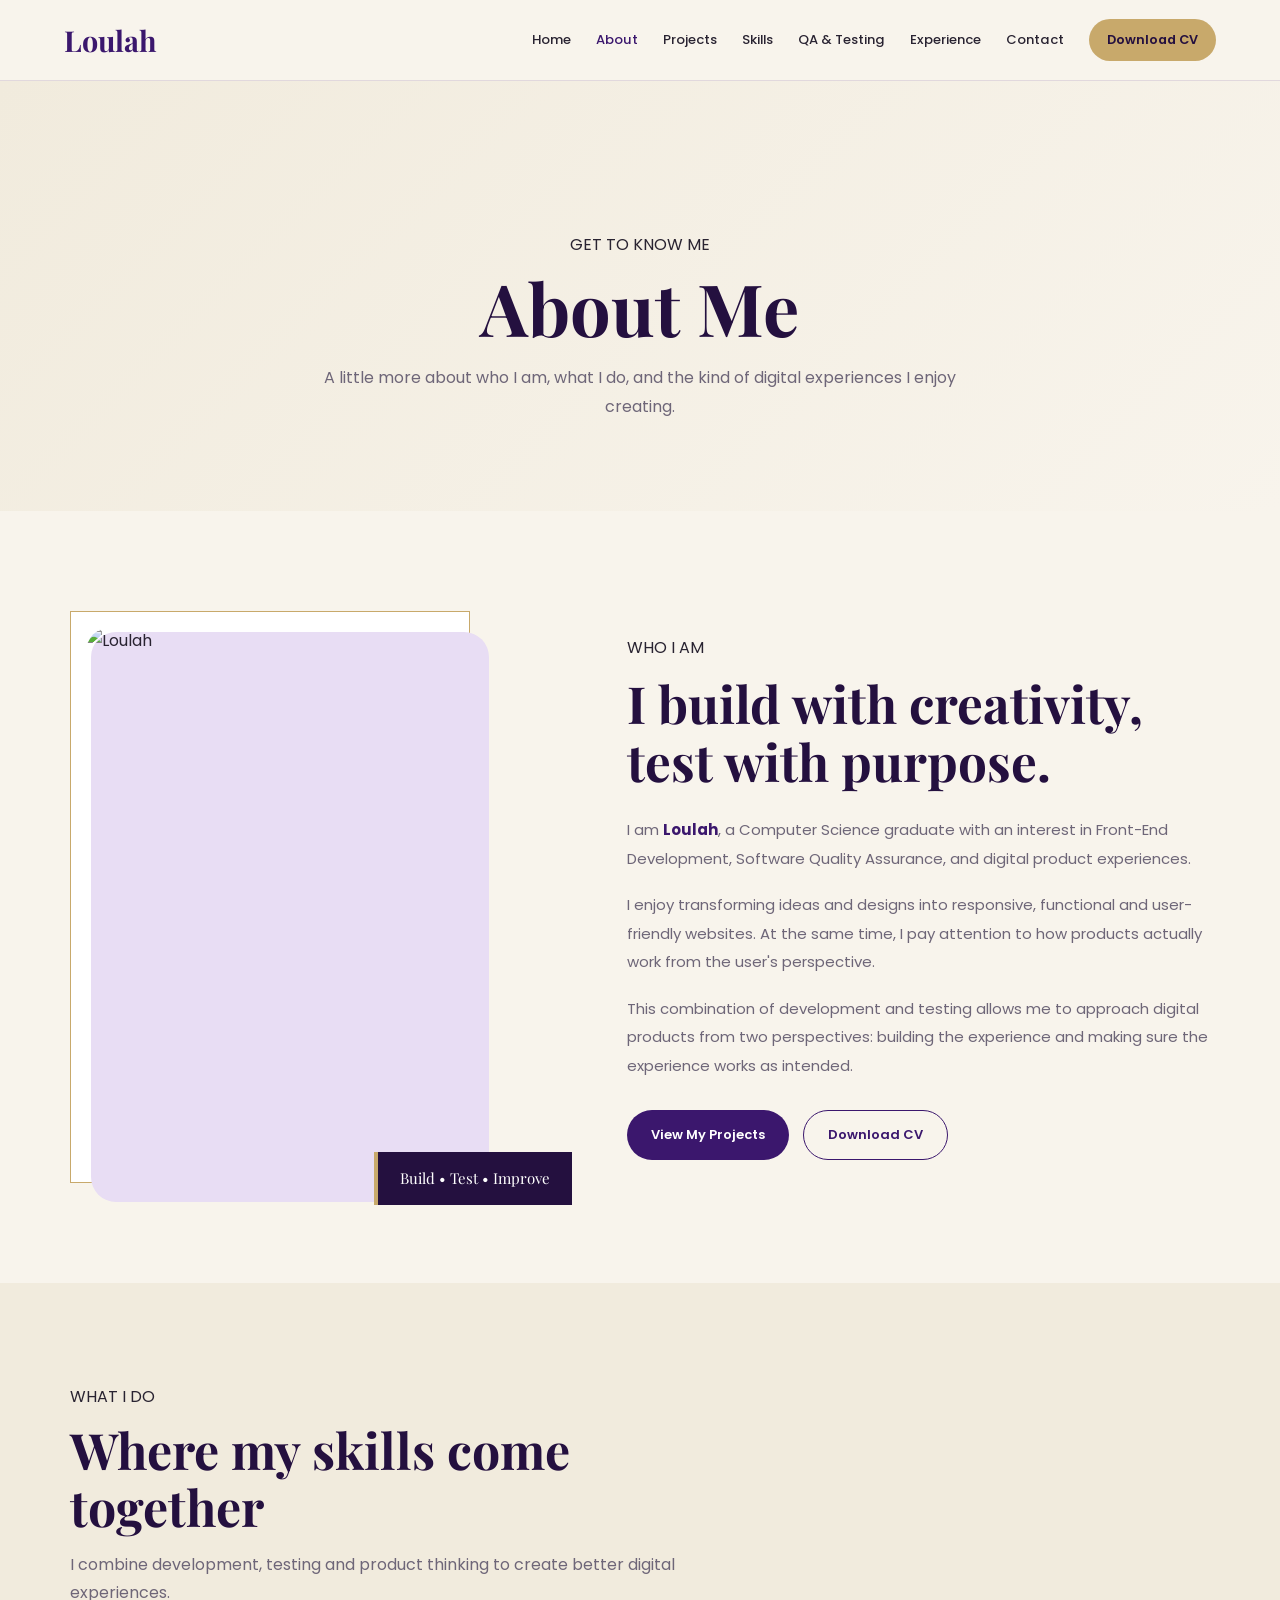
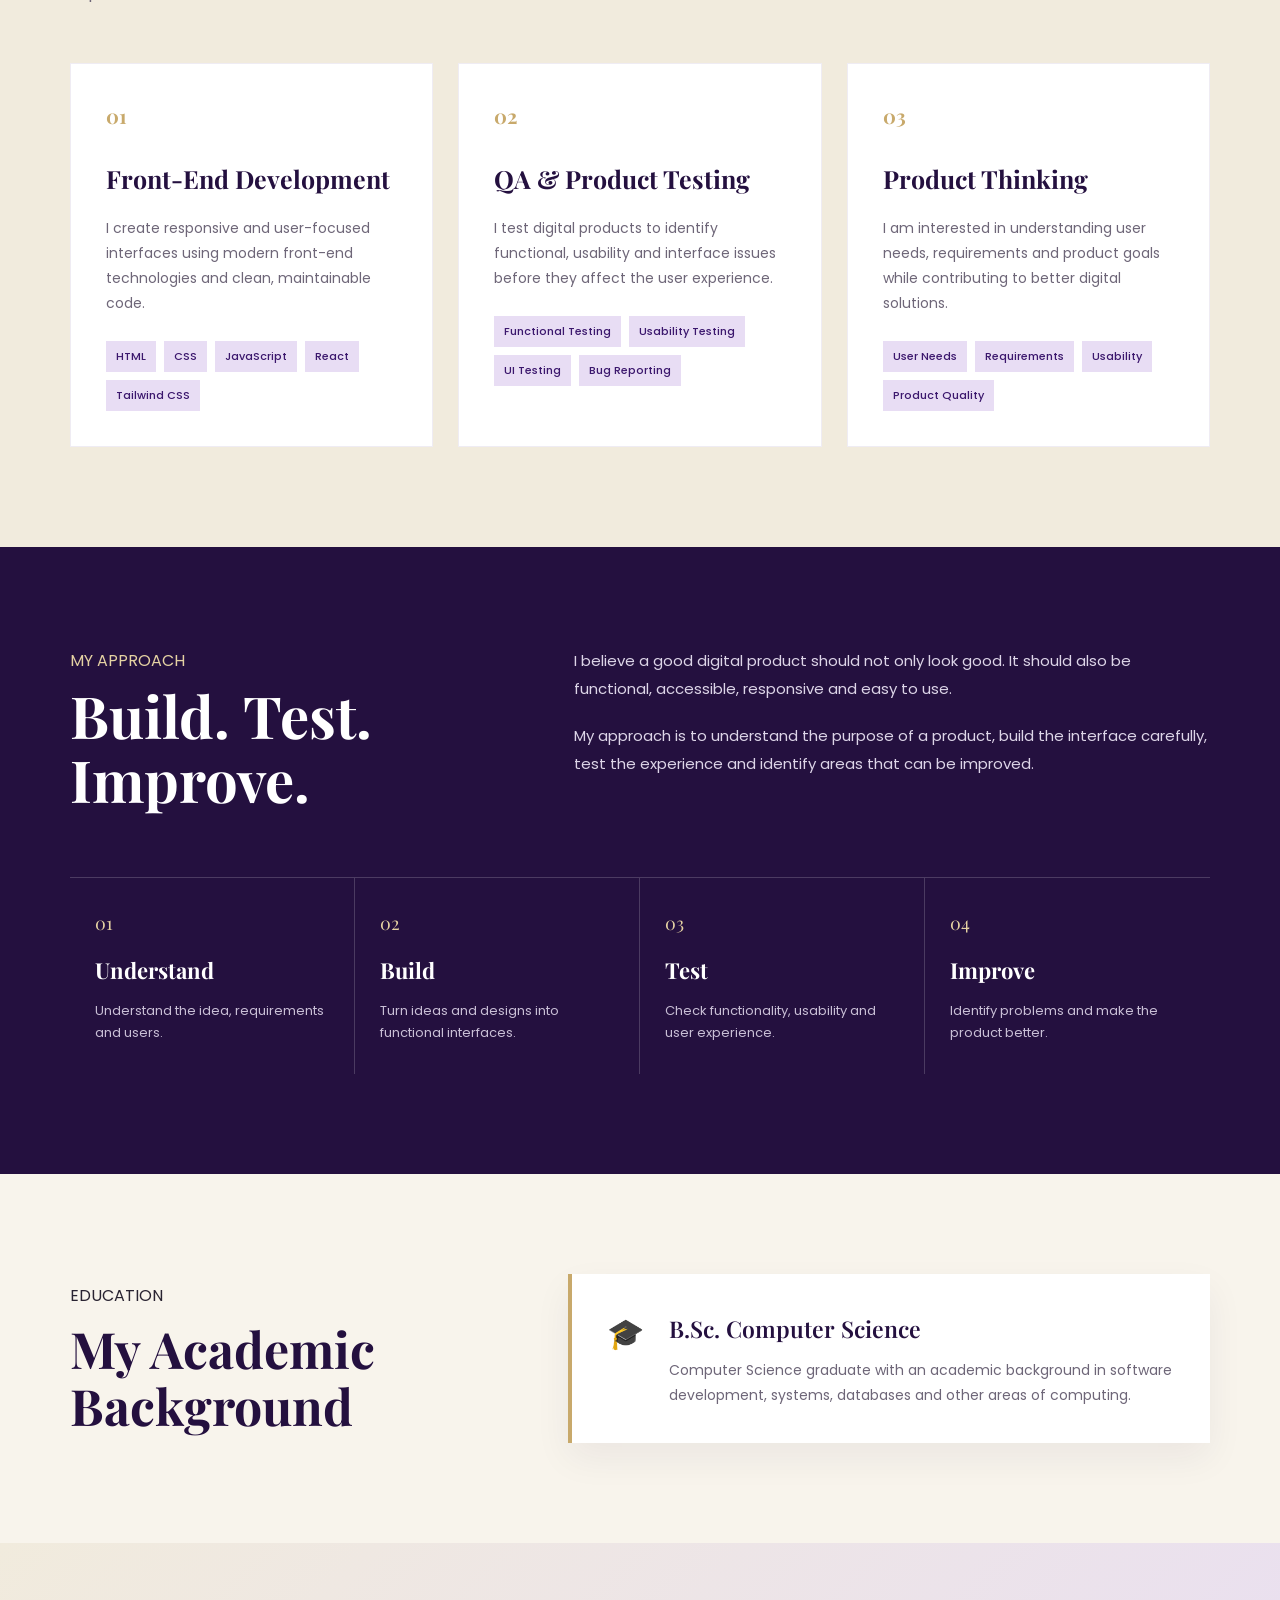
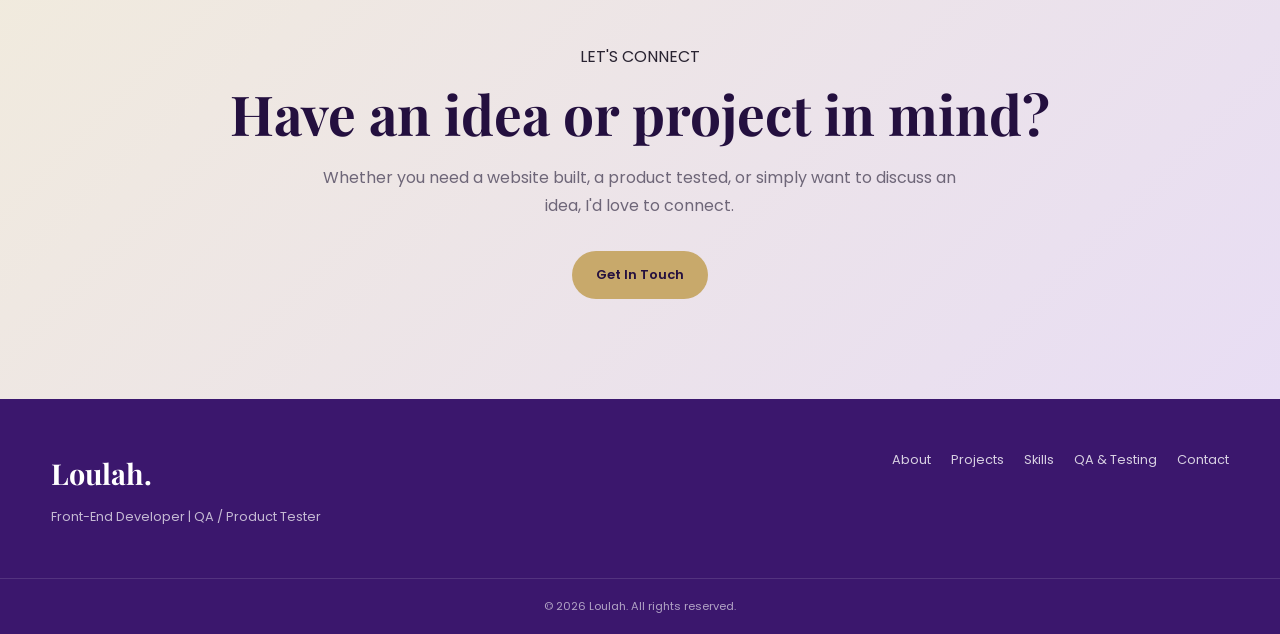
==== pages/about.html @ 27eb75de "my portfolio" ====
<!DOCTYPE html>
<html lang="en">
<head>
    <meta charset="UTF-8">
    <meta name="viewport" content="width=device-width, initial-scale=1.0">

    <title>About Me | Loulah</title>

    <!-- Google Fonts -->
    <link rel="preconnect" href="https://fonts.googleapis.com">
    <link rel="preconnect" href="https://fonts.gstatic.com" crossorigin>

    <link
        href="https://fonts.googleapis.com/css2?family=Playfair+Display:wght@500;600;700&family=Poppins:wght@300;400;500;600;700&display=swap"
        rel="stylesheet"
    >

    <!-- Tailwind CSS -->
    <script src="https://cdn.jsdelivr.net/npm/@tailwindcss/browser@4"></script>

    <!-- Custom CSS -->
    <link rel="stylesheet" href="../css/style.css">
</head>

<body>

    <!-- NAVBAR -->

   <header class="navbar">

        <div class="container">


            <!-- LOGO -->

            <a href="../index.html"
                class="logo">

                Loulah

            </a>


            <!-- DESKTOP NAVIGATION -->

            <nav class="desktop-nav" id="mobileNav">

                <a href="../index.html"
                    class="nav-link">

                    Home

                </a>

                <a href="about.html"
                    class="nav-link active">

                    About

                </a>

                <a href="projects.html"
                    class="nav-link">

                    Projects

                </a>

                <a href="skills.html"
                    class="nav-link">

                    Skills

                </a>

                <a href="qa-testing.html"
                    class="nav-link">

                    QA & Testing

                </a>

                <a href="experience.html"
                    class="nav-link">

                    Experience

                </a>

                <a href="contact.html"
                    class="nav-link">

                    Contact

                </a>

                <a href="../documents/Loulah-CV.pdf"
                    class="nav-cv"
                    download>

                    Download CV

                </a>

            </nav>


            <!-- DOWNLOAD CV -->

            <!-- MOBILE MENU BUTTON -->

            <button
                class="mobile-menu-btn"
                id="mobileMenuBtn"
                aria-label="Open navigation menu">

                ☰

            </button>


        </div>


        <!-- MOBILE NAVIGATION -->

    </header>



    <!-- PAGE HERO -->

    <section class="inner-page-hero">

        <div class="page-container">

            <p class="section-label">
                GET TO KNOW ME
            </p>

            <h1>
                About Me
            </h1>

            <p>
                A little more about who I am, what I do,
                and the kind of digital experiences I enjoy creating.
            </p>

        </div>

    </section>



    <!-- ABOUT INTRO -->

    <section class="about-main">

        <div class="page-container about-grid">

            <!-- Image -->
            <div class="about-image-wrapper">

                <div class="about-image-frame">

                    <img
                        src="../images/profile/profile.jpg"
                        alt="Loulah"
                        class="about-image"
                    >

                </div>

                <div class="about-image-note">
                    Build • Test • Improve
                </div>

            </div>


            <!-- Text -->
            <div class="about-content">

                <p class="section-label">
                    WHO I AM
                </p>

                <h2>
                    I build with creativity,
                    test with purpose.
                </h2>

                <p>
                    I am <strong>Loulah</strong>, a Computer Science graduate
                    with an interest in Front-End Development, Software
                    Quality Assurance, and digital product experiences.
                </p>

                <p>
                    I enjoy transforming ideas and designs into responsive,
                    functional and user-friendly websites. At the same time,
                    I pay attention to how products actually work from the
                    user's perspective.
                </p>

                <p>
                    This combination of development and testing allows me
                    to approach digital products from two perspectives:
                    building the experience and making sure the experience
                    works as intended.
                </p>

                <div class="about-buttons">

                    <a
                        href="projects.html"
                        class="btn btn-primary"
                    >
                        View My Projects
                    </a>

                    <a
                        href="../documents/Loulah-CV.pdf"
                        class="btn btn-outline"
                        download
                    >
                        Download CV
                    </a>

                </div>

            </div>

        </div>

    </section>



    <!-- WHAT I DO -->

    <section class="what-i-do">

        <div class="page-container">

            <div class="section-heading">

                <p class="section-label">
                    WHAT I DO
                </p>

                <h2>
                    Where my skills come together
                </h2>

                <p>
                    I combine development, testing and product thinking
                    to create better digital experiences.
                </p>

            </div>


            <div class="about-service-grid">

                <!-- Front End -->
                <article class="about-service-card">

                    <div class="service-number">
                        01
                    </div>

                    <h3>
                        Front-End Development
                    </h3>

                    <p>
                        I create responsive and user-focused interfaces
                        using modern front-end technologies and clean,
                        maintainable code.
                    </p>

                    <div class="service-tags">

                        <span>HTML</span>
                        <span>CSS</span>
                        <span>JavaScript</span>
                        <span>React</span>
                        <span>Tailwind CSS</span>

                    </div>

                </article>


                <!-- QA -->
                <article class="about-service-card">

                    <div class="service-number">
                        02
                    </div>

                    <h3>
                        QA & Product Testing
                    </h3>

                    <p>
                        I test digital products to identify functional,
                        usability and interface issues before they affect
                        the user experience.
                    </p>

                    <div class="service-tags">

                        <span>Functional Testing</span>
                        <span>Usability Testing</span>
                        <span>UI Testing</span>
                        <span>Bug Reporting</span>

                    </div>

                </article>


                <!-- Product -->
                <article class="about-service-card">

                    <div class="service-number">
                        03
                    </div>

                    <h3>
                        Product Thinking
                    </h3>

                    <p>
                        I am interested in understanding user needs,
                        requirements and product goals while contributing
                        to better digital solutions.
                    </p>

                    <div class="service-tags">

                        <span>User Needs</span>
                        <span>Requirements</span>
                        <span>Usability</span>
                        <span>Product Quality</span>

                    </div>

                </article>

            </div>

        </div>

    </section>



    <!-- MY APPROACH -->

    <section class="my-approach">

        <div class="page-container">

            <div class="approach-content">

                <div>

                    <p class="section-label">
                        MY APPROACH
                    </p>

                    <h2>
                        Build. Test. Improve.
                    </h2>

                </div>


                <div class="approach-text">

                    <p>
                        I believe a good digital product should not only
                        look good. It should also be functional, accessible,
                        responsive and easy to use.
                    </p>

                    <p>
                        My approach is to understand the purpose of a
                        product, build the interface carefully, test the
                        experience and identify areas that can be improved.
                    </p>

                </div>

            </div>


            <div class="approach-steps">

                <div class="approach-step">

                    <span>01</span>

                    <h3>
                        Understand
                    </h3>

                    <p>
                        Understand the idea, requirements and users.
                    </p>

                </div>


                <div class="approach-step">

                    <span>02</span>

                    <h3>
                        Build
                    </h3>

                    <p>
                        Turn ideas and designs into functional interfaces.
                    </p>

                </div>


                <div class="approach-step">

                    <span>03</span>

                    <h3>
                        Test
                    </h3>

                    <p>
                        Check functionality, usability and user experience.
                    </p>

                </div>


                <div class="approach-step">

                    <span>04</span>

                    <h3>
                        Improve
                    </h3>

                    <p>
                        Identify problems and make the product better.
                    </p>

                </div>

            </div>

        </div>

    </section>



    <!-- EDUCATION -->

    <section class="education-section">

        <div class="page-container education-grid">

            <div>

                <p class="section-label">
                    EDUCATION
                </p>

                <h2>
                    My Academic Background
                </h2>

            </div>


            <div class="education-card">

                <div class="education-icon">
                    🎓
                </div>

                <div>

                    <p class="education-degree">
                        B.Sc. Computer Science
                    </p>

                    <p>
                        Computer Science graduate with an academic
                        background in software development, systems,
                        databases and other areas of computing.
                    </p>

                </div>

            </div>

        </div>

    </section>



    <!-- CTA -->

    <section class="about-cta">

        <div class="page-container">

            <p class="section-label">
                LET'S CONNECT
            </p>

            <h2>
                Have an idea or project in mind?
            </h2>

            <p>
                Whether you need a website built, a product tested,
                or simply want to discuss an idea, I'd love to connect.
            </p>

            <a
                href="contact.html"
                class="btn btn-gold"
            >
                Get In Touch
            </a>

        </div>

    </section>



    <!-- FOOTER -->

    <footer class="footer">

        <div class="page-container footer-content">

            <div>

                <a
                    href="../index.html"
                    class="logo footer-logo"
                >
                    Loulah<span>.</span>
                </a>

                <p>
                    Front-End Developer | QA / Product Tester
                </p>

            </div>


            <div class="footer-links">

                <a href="about.html">
                    About
                </a>

                <a href="projects.html">
                    Projects
                </a>

                <a href="skills.html">
                    Skills
                </a>

                <a href="qa-testing.html">
                    QA & Testing
                </a>

                <a href="contact.html">
                    Contact
                </a>

            </div>

        </div>


        <div class="footer-bottom">

            <p>
                © <span id="currentYear"></span>
                Loulah. All rights reserved.
            </p>

        </div>

    </footer>



    <!-- JavaScript -->
    <script src="../js/script.js"></script>

</body>
</html>
---- css/style.css ----
/* ROOT VARIABLES */

:root {

    --cream: #F8F4EC;
    --soft-cream: #F1EBDD;

    --purple: #3B176D;
    --deep-purple: #24103F;

    --light-lilac: #E8DDF4;

    --gold: #C8A96B;
    --light-gold: #E5D2A3;

    --text: #292331;
    --muted: #6E6678;

    --white: #FFFFFF;

    --border: rgba(59, 23, 109, 0.12);

    --container: 1200px;

}


/* GENERAL */

* {
    margin: 0;
    padding: 0;
    box-sizing: border-box;
}

html {
    scroll-behavior: smooth;
}

body {
    font-family: "Poppins", sans-serif;
    background: var(--cream);
    color: var(--text);
    line-height: 1.7;

}

img {
    max-width: 100%;
    display: block;
}

a {
    text-decoration: none;
    color: inherit;
}

button {
    font-family: inherit;
}


/* CONTAINER */

.container {

    width: min(90%, var(--container));
    margin: 0 auto;

}


/* TYPOGRAPHY */

h1,
h2,
h3,
.logo {
    font-family: "Playfair Display", serif;
}

h1 {
    font-size: clamp(2.8rem, 6vw, 5.5rem);
    line-height: 1.05;

}

h1 span {
    display: block;
    color: var(--purple);
}

h2 {

    font-size: clamp(2rem, 4vw, 3.5rem);
    line-height: 1.15;

}

h3 {
    font-size: 1.35rem;
}


/* NAVBAR */

.navbar {
    position: sticky;
    top: 0;
    z-index: 1000;
    background: rgba(248, 244, 236, 0.95);
    backdrop-filter: blur(12px);
    border-bottom:1px solid var(--border);
}

.navbar .container {
    min-height: 80px;
    display: flex;
    align-items: center;
    justify-content: space-between;
    gap: 30px;
}

.logo {
    font-size: 1.8rem;
    font-weight: 700;
    color: var(--purple);
}


/* Desktop navigation */

.desktop-nav {
    display: flex;
    align-items: center;
    gap: 25px;

}
.nav-link {
    font-size: 0.82rem;
    font-weight: 500;
    color: var(--text);
    transition: 0.3s ease;
}

.nav-link:hover,
.nav-link.active {
    color: var(--purple);
}


/* CV button */

.nav-cv {
    padding: 10px 18px;
    background: var(--gold);
    color: var(--deep-purple);
    border-radius: 50px;
    font-size: 0.8rem;
    font-weight: 600;
    transition: 0.3s ease;
}

.nav-cv:hover {
    transform: translateY(-2px);
}


/* Mobile button */

.mobile-menu-btn {
    display: none;
    background: none;
    border: none;
    font-size: 1.6rem;
    color: var(--purple);
    cursor: pointer;
}


/* HERO */

.hero {
    padding: 100px 0 120px;
    overflow: hidden;
}

.hero-grid {
    display: grid;
    grid-template-columns:1.1fr 0.9fr;
    align-items: center;
    gap: 70px;
}

.eyebrow {
    color: var(--gold);
    font-size: 0.75rem;
    font-weight: 700;
    letter-spacing: 0.2em;
    margin-bottom: 12px;
}

.hero-title {
    margin-top: 20px;
    color: var(--purple);
    font-size: 1.15rem;
    font-weight: 600;
}

.hero-title span {
    color: var(--gold);
    margin: 0 8px;
}

.hero-description {
    max-width: 580px;
    margin-top: 20px;
    color: var(--muted);
    font-size: 1rem;
}

.hero-buttons {
    display: flex;
    flex-wrap: wrap;
    gap: 15px;
    margin-top: 30px;
}


/* BUTTONS */

.btn {
    display: inline-flex;
    align-items: center;
    justify-content: center;
    padding: 13px 24px;
    border-radius: 50px;
    font-size: 0.85rem;
    font-weight: 600;
    transition:transform 0.3s ease, box-shadow 0.3s ease;
}

.btn:hover {
    transform: translateY(-3px);
}

.btn-primary {
    background: var(--purple);
    color: var(--white);
}

.btn-primary:hover {
    box-shadow:0 10px 25px rgba(59, 23, 109, 0.25);
}

.btn-secondary {
    border:1px solid var(--purple);
    color: var(--purple);
    background: transparent;

}

.btn-gold {
    background: var(--gold);
    color: var(--deep-purple);
}


/* SOCIAL LINKS */

.social-links {
    display: flex;
    flex-wrap: wrap;
    gap: 20px;
    margin-top: 30px;
}

.social-links a {
    font-size: 0.8rem;
    color: var(--muted);
    transition: 0.3s ease;
}

.social-links a:hover {
    color: var(--purple);
}


/* HERO IMAGE */

.hero-image-wrapper {
    position: relative;
    display: flex;
    justify-content: center;
}

.hero-image {
    width: min(100%,480px);
    position: relative;
    z-index: 2;
}

.hero-image img {
    width: 100%;
    border-radius:45% 45% 10% 10%;
    object-fit: cover;

}

.hero-decoration {
    position: absolute;
    width: 90%;
    height: 90%;
    background: var(--light-lilac);
    border-radius: 50%;
    top: 5%;
    z-index: 1;
}


/* SECTION */

.section {
    padding: 100px 0;
}

.section-heading {
    max-width: 700px;
    margin-bottom: 50px;
}

.section-heading > p:last-child {
    margin-top: 15px;
    color: var(--muted);
}


/* PROJECTS */
.featured-projects {
    background: var(--soft-cream);
}

.projects-grid {
    display: grid;
    grid-template-columns:repeat(3, 1fr);
    gap: 25px;
}

.project-card {
    background: var(--white);
    border:1px solid var(--border);
    border-radius: 20px;
    overflow: hidden;
    transition:transform 0.3s ease, box-shadow 0.3s ease;

}

.project-card:hover {
    transform: translateY(-7px);
    box-shadow:0 20px 40px rgba(59, 23, 109, 0.10);
}

.project-image {
    aspect-ratio: 16 / 10;
    overflow: hidden;
}

.project-image img {
    width: 100%;
    height: 100%;
    object-fit: cover;
    transition:transform 0.5s ease;
}

.project-card:hover
.project-image img {
    transform: scale(1.04);
}

.project-content {
    padding: 25px;
}

.project-category {
    color: var(--gold);
    font-size: 0.65rem;
    font-weight: 700;
    letter-spacing: 0.12em;
}

.project-content h3 {
    margin-top: 7px;
    color: var(--purple);
}

.project-content > p {
    margin-top: 10px;
    color: var(--muted);
    font-size: 0.85rem;
}

.tech-tags {
    display: flex;
    flex-wrap: wrap;
    gap: 7px;
    margin-top: 18px;
}

.tech-tags span {
    padding: 5px 9px;
    border-radius: 50px;
    background: var(--light-lilac);
    color: var(--purple);
    font-size: 0.65rem;
}

.project-link {
    display: inline-block;
    margin-top: 20px;
    color: var(--purple);
    font-size: 0.8rem;
    font-weight: 600;
}

.center-button {
    display: flex;
    justify-content: center;
    margin-top: 45px;
}


/* INTRO BANNER */

.intro-banner {
    padding: 70px 0;
    background: var(--deep-purple);
    color: var(--white);
}

.intro-banner .container {
    display: flex;
    align-items: center;
    justify-content: space-between;
    gap: 40px;
}

.intro-banner h2 {
    max-width: 750px;
    font-size: clamp(1.8rem,3vw, 2.7rem );

}


/* FOOTER */

.footer {
    background: var(--purple);
    color: var(--white);
}

.footer-content {
    padding: 50px 0;
    display: flex;
    justify-content: space-between;
    gap: 40px;
}

.footer .logo {
    color: var(--white);
}

.footer-content p {
    margin-top: 8px;
    color: rgba(255,255,255,0.7);
    font-size: 0.8rem;
}

.footer-links {
    display: flex;
    flex-wrap: wrap;
    gap: 20px;
}

.footer-links a {
    font-size: 0.8rem;
    color: rgba(255,255, 255,.8);
}

.footer-links a:hover {
    color: var(--light-gold);
}

.footer-bottom {
    padding: 18px 5%;
    border-top:1px solid rgba(255,255,255,0.12);
    text-align: center;
    color: rgba(255,255,255, 0.6);
    font-size: 0.7rem;
}


/* RESPONSIVE */

@media (max-width: 1000px) {
    .desktop-nav {
        gap: 14px;
    }

    .nav-link {
        font-size: 0.72rem;
    }

    .hero-grid {
        gap: 40px;
    }

    .projects-grid {
        grid-template-columns: repeat(2, 1fr);
    }

}


@media (max-width: 800px) {

    .desktop-nav {
        display: none;
    }

    .desktop-nav.open {
        position: absolute;
        top: 100%;
        left: 0;
        right: 0;
        display: flex;
        flex-direction: column;
        align-items: stretch;
        gap: 0;
        padding: 12px 5% 20px;
        background: var(--cream);
        border-top: 1px solid var(--border);
    }

    .desktop-nav.open .nav-link {
        padding: 12px 0;
        border-bottom: 1px solid var(--border);
        font-size: 0.9rem;
    }

    .mobile-menu-btn {
        display: block;
    }

    .desktop-nav.open .nav-cv {
        display: inline-flex;
        width: max-content;
        margin-top: 14px;
    }

    .hero {
        padding:70px 0 80px;

    }

    .hero-grid {
        grid-template-columns: 1fr;
        text-align: center;
    }

    .hero-description {
        margin-left: auto;
        margin-right: auto;
    }

    .hero-buttons,
    .social-links {
        justify-content: center;
    }

    .hero-image-wrapper {
        order: -1;
    }

    .hero-image {
        max-width: 350px;
    }

    .projects-grid {
        grid-template-columns: 1fr;
    }

    .intro-banner .container {
        flex-direction: column;
        text-align: center;
    }

    .footer-content {
        flex-direction: column;
    }

}


@media (max-width: 500px) {
    h1 {
        font-size: 2.7rem;
    }

    .section {
        padding: 75px 0;
    }

    .hero-buttons {
        flex-direction: column;
    }

    .hero-buttons .btn {
        width: 100%;
    }

}

/* HOME PAGE ADDITIONS */


/* HERO NOTE */

.hero-note {
    position: absolute;
    bottom: 20px;
    right: 0;
    z-index: 3;
    background: var(--white);
    padding: 12px 18px;
    border-radius: 50px;
    box-shadow: 0 10px 30px rgba(59, 23, 109, 0.12);
    color: var(--purple);
    font-size: 0.7rem;
    font-weight: 600;
    display: flex;
    gap: 7px;
}


/* ABOUT PREVIEW */

.about-preview {
    background: var(--cream);
}

.about-preview-grid {
    display: grid;
    grid-template-columns:0.85fr 1.15fr;
    gap: 80px;
    align-items: center;
}


.about-preview-image {
    display: flex;
    justify-content: center;
}


.about-image-frame {
    position: relative;
    width: min(100%,400px);

}


.about-image-frame::before {
    content: "";
    position: absolute;
    width: 100%;
    height: 100%;
    background: var(--light-lilac);
    border-radius: 25px;
    top: 20px;
    left: 20px;
    z-index: 0;
}


.about-image-frame img {
    position: relative;
    z-index: 1;
    border-radius: 25px;
}


.about-preview-content > p:not(.eyebrow) {
    color: var(--muted);
    margin-top: 18px;
}


.mini-info-grid {
    display: grid;
    grid-template-columns: repeat(2, 1fr);
    gap: 15px;
    margin-top: 30px;
}


.mini-info-card {
    padding: 20px;
    border: 1px solid var(--border);
    background: var(--white);
    border-radius: 16px;
}


.mini-icon {
    display: flex;
    align-items: center;
    justify-content: center;
    width: 35px;
    height: 35px;
    background: var(--light-lilac);
    color: var(--purple);
    border-radius: 50%;
    margin-bottom: 12px;
}


.mini-info-card h3 {
    color: var(--purple);
    font-size: 1rem;
}


.mini-info-card p {
    margin-top: 5px;
    color: var(--muted);
    font-size: 0.75rem;
}


.text-link {
    display: inline-block;
    margin-top: 25px;
    color: var(--purple);
    font-size: 0.85rem;
    font-weight: 600;
    border-bottom: 1px solid var(--gold);
    padding-bottom: 3px;
}


/* SKILLS PREVIEW */

.skills-preview {
    background: var(--soft-cream);
}


.skills-preview-grid {
    display: grid;
    grid-template-columns: repeat(3, 1fr);
    gap: 20px;

}


.skill-preview-card {
    background: var(--white);
    border: 1px solid var(--border);
    border-radius: 20px;
    padding: 30px;
    transition: transform 0.3s ease,  box-shadow 0.3s ease;
}


.skill-preview-card:hover {
    transform: translateY(-5px);
    box-shadow:0 15px 35px rgba(59, 23, 109, 0.08);

}


.skill-card-icon {
    width: 50px;
    height: 50px;
    display: flex;
    align-items: center;
    justify-content: center;
    border-radius: 50%;
    background: var(--light-lilac);
    color: var(--purple);
    font-size: 1.1rem;
    font-weight: 700;
    margin-bottom: 20px;
}


.skill-preview-card h3 {
    color: var(--purple);
}


.skill-list {
    display: flex;
    flex-wrap: wrap;
    gap: 8px;
    margin-top: 20px;
    padding: 6px 10px;
    border-radius: 50px;
    background: var(--soft-cream);
    color: var(--muted);
    font-size: 0.68rem;
}


/* QA PREVIEW */

.qa-preview {
    background: var(--cream);
}


.qa-preview-box {
    background: var(--deep-purple);
    color: var(--white);
    border-radius: 30px;
    padding: 60px;
    display: grid;
    grid-template-columns:0.9fr 1.1fr;
    gap: 60px;
}


.qa-preview-content h2 {
    color: var(--white);
}


.qa-preview-content > p:not(.eyebrow) {
    color: rgba(255,255,255, 0.7);
    margin: 20px 0 30px;
}


.testing-grid {
    display: grid;
    grid-template-columns: repeat(2, 1fr);
    gap: 15px;
}


.testing-item {
    display: flex;
    gap: 15px;
    padding: 20px;
    background:rgba(55,255, 255, 0.06);
    border:1px solid rgba(255,  255, 255,0.1);
    border-radius: 15px;
}


.testing-item > span {
    flex-shrink: 0;
    width: 30px;
    height: 30px;
    display: flex;
    align-items: center;
    justify-content: center;
    background: var(--gold);
    color: var(--deep-purple);
    border-radius: 50%;
    font-size: 0.7rem;
    font-weight: 700;
}


.testing-item h3 {
    font-family: "Poppins", sans-serif;
    font-size: 0.85rem;
}


.testing-item p {
    margin-top: 5px;
    color:rgba(255,255,255,0.55);
    font-size: 0.68rem;
}


/* CTA */

.cta-section {
    padding: 110px 0;
    text-align: center;
    background:
        radial-gradient(
            circle at top right,
            var(--light-lilac),
            transparent 35%
        ),
        var(--soft-cream);

}


.cta-content {
    max-width: 750px;
}


.cta-content h2 {
    color: var(--purple);
}


.cta-content > p:not(.eyebrow) {
    color: var(--muted);
    margin: 18px auto 30px;
    max-width: 600px;
}


/* HOME RESPONSIVE */

@media (max-width: 900px) {

    .about-preview-grid {
        grid-template-columns: 1fr;
        gap: 50px;
    }


    .about-preview-image {
        order: 2;
    }


    .about-preview-content {
        order: 1;
    }


    .skills-preview-grid {
        grid-template-columns:repeat(2, 1fr);
    }


    .qa-preview-box {
        grid-template-columns: 1fr;
        padding: 45px;
    }
}


@media (max-width: 600px) {

    .hero-note {
        right: 5px;
        bottom: 5px;
        font-size: 0.6rem;
        padding: 9px 13px;
    }


    .mini-info-grid {
        grid-template-columns: 1fr;
    }


    .skills-preview-grid {
        grid-template-columns: 1fr;
    }


    .qa-preview-box {
        padding: 30px 20px;
        border-radius: 20px;
    }


    .testing-grid {
        grid-template-columns: 1fr;
    }


    .cta-section {
        padding: 80px 0;
    }
}


/*   ABOUT PAGE */


    /* PAGE HERO */

.inner-page-hero {
    padding: 150px 20px 90px;
    background:
        linear-gradient(
            135deg,
            var(--soft-cream),
            var(--cream)
        );
    text-align: center;
}

.page-container {
    width: min(1200px, 92%);
    margin: 0 auto;
}

.inner-page-hero h1 {
    margin: 12px 0 18px;
    font-family: "Playfair Display", serif;
    font-size: clamp(42px, 6vw, 72px);
    line-height: 1.05;
    color: var(--deep-purple);
}

.inner-page-hero p:not(.section-label) {
    max-width: 700px;
    margin: 0 auto;
    color: var(--muted);
    font-size: 16px;
    line-height: 1.8;
}


/* ABOUT MAIN */

.about-main {
    padding: 100px 20px;
    background: var(--cream);
}

.about-grid {
    display: grid;
    grid-template-columns: 0.9fr 1.1fr;
    gap: 80px;
    align-items: center;
}

.about-image-wrapper {
    position: relative;
    max-width: 480px;
}

.about-image-frame {
    position: relative;
    padding: 15px;
    border: 1px solid var(--gold);
    background: var(--white);
}

.about-image {
    width: 100%;
    height: 540px;
    object-fit: cover;
    display: block;
}

.about-image-note {
    position: absolute;
    bottom: -22px;
    right: -25px;
    padding: 14px 22px;
    background: var(--deep-purple);
    color: var(--white);
    font-family: "Playfair Display", serif;
    font-size: 15px;
    border-left: 4px solid var(--gold);
}


/* ABOUT CONTENT */

.about-content h2 {
    margin: 12px 0 25px;
    font-family: "Playfair Display", serif;
    font-size: clamp(34px, 4vw, 52px);
    line-height: 1.15;
    color: var(--deep-purple);
}

.about-content p:not(.section-label) {
    margin-bottom: 18px;
    color: var(--muted);
    font-size: 15px;
    line-height: 1.9;
}

.about-content strong {
    color: var(--purple);
}


/* BUTTONS */

.about-buttons {
    display: flex;
    flex-wrap: wrap;
    gap: 14px;
    margin-top: 30px;
}

.btn {
    display: inline-flex;
    align-items: center;
    justify-content: center;
    padding: 13px 24px;
    text-decoration: none;
    font-family: "Poppins", sans-serif;
    font-size: 13px;
    font-weight: 600;
    transition: 0.3s ease;
}

.btn-primary {
    background: var(--purple);
    color: var(--white);
}

.btn-primary:hover {
    background: var(--deep-purple);
    transform: translateY(-2px);
}

.btn-outline {
    border: 1px solid var(--purple);
    color: var(--purple);
    background: transparent;
}

.btn-outline:hover {
    background: var(--purple);
    color: var(--white);
}


/* WHAT I DO */

.what-i-do {
    padding: 100px 20px;
    background: var(--soft-cream);
}

.section-heading {
    max-width: 700px;
    margin-bottom: 55px;
}

.section-heading h2 {
    margin: 10px 0 15px;
    font-family: "Playfair Display", serif;
    font-size: clamp(34px, 4vw, 50px);
    color: var(--deep-purple);
}

.section-heading > p:not(.section-label) {
    color: var(--muted);
    line-height: 1.8;
}


.about-service-grid {
    display: grid;
    grid-template-columns: repeat(3, 1fr);
    gap: 25px;
}

.about-service-card {
    padding: 35px;
    background: var(--white);
    border: 1px solid rgba(59, 23, 109, 0.08);
    transition: 0.3s ease;
}

.about-service-card:hover {
    transform: translateY(-7px);
    border-color: var(--gold);
    box-shadow: 0 15px 40px rgba(36, 16, 63, 0.08);
}

.service-number {
    margin-bottom: 25px;
    color: var(--gold);
    font-family: "Playfair Display", serif;
    font-size: 20px;
    font-weight: 700;
}

.about-service-card h3 {
    margin-bottom: 15px;
    font-family: "Playfair Display", serif;
    font-size: 25px;
    color: var(--deep-purple);
}

.about-service-card > p {
    margin-bottom: 25px;
    color: var(--muted);
    font-size: 14px;
    line-height: 1.8;
}

.service-tags {
    display: flex;
    flex-wrap: wrap;
    gap: 8px;
}

.service-tags span {
    padding: 6px 10px;
    background: var(--light-lilac);
    color: var(--purple);
    font-size: 11px;
    font-weight: 500;
}


/* MY APPROACH */

.my-approach {
    padding: 100px 20px;
    background: var(--deep-purple);
    color: var(--white);
}

.approach-content {
    display: grid;
    grid-template-columns: 0.8fr 1.2fr;
    gap: 80px;
    align-items: start;
    margin-bottom: 65px;
}

.my-approach .section-label {
    color: var(--light-gold);
}

.approach-content h2 {
    margin-top: 10px;
    font-family: "Playfair Display", serif;
    font-size: clamp(38px, 5vw, 58px);
    line-height: 1.1;
}

.approach-text p {
    margin-bottom: 18px;
    color: #ddd5e8;
    font-size: 15px;
    line-height: 1.9;
}

.approach-steps {
    display: grid;
    grid-template-columns: repeat(4, 1fr);
    border-top: 1px solid rgba(255,255,255,0.18);
}

.approach-step {
    padding: 30px 25px;
    border-right: 1px solid rgba(255,255,255,0.18);
}

.approach-step:last-child {
    border-right: none;
}

.approach-step span {
    color: var(--light-gold);
    font-family: "Playfair Display", serif;
    font-size: 18px;
}

.approach-step h3 {
    margin: 14px 0 10px;
    font-family: "Playfair Display", serif;
    font-size: 22px;
}

.approach-step p {
    color: #c9bfd6;
    font-size: 13px;
    line-height: 1.7;
}


/* EDUCATION */

.education-section {
    padding: 100px 20px;
    background: var(--cream);
}

.education-grid {
    display: grid;
    grid-template-columns: 0.8fr 1.2fr;
    gap: 70px;
    align-items: center;
}

.education-grid h2 {
    margin-top: 10px;
    font-family: "Playfair Display", serif;
    font-size: clamp(34px, 4vw, 50px);
    line-height: 1.15;
    color: var(--deep-purple);
}

.education-card {
    display: flex;
    gap: 25px;
    align-items: flex-start;
    padding: 35px;
    background: var(--white);
    border-left: 4px solid var(--gold);
    box-shadow: 0 15px 35px rgba(36, 16, 63, 0.06);
}

.education-icon {
    font-size: 30px;
}

.education-degree {
    margin-bottom: 10px;
    font-family: "Playfair Display", serif;
    font-size: 23px;
    font-weight: 600;
    color: var(--deep-purple);
}

.education-card p:not(.education-degree) {
    color: var(--muted);
    font-size: 14px;
    line-height: 1.8;
}


/* ABOUT CTA */

.about-cta {
    padding: 100px 20px;
    text-align: center;
    background:
        linear-gradient(
            135deg,
            var(--soft-cream),
            var(--light-lilac)
        );
}

.about-cta h2 {
    margin: 12px 0 18px;
    font-family: "Playfair Display", serif;
    font-size: clamp(35px, 5vw, 55px);
    color: var(--deep-purple);
}

.about-cta > .page-container > p:not(.section-label) {
    max-width: 650px;
    margin: 0 auto 30px;
    color: var(--muted);
    line-height: 1.8;
}

.btn-gold {
    background: var(--gold);
    color: var(--deep-purple);
}

.btn-gold:hover {
    background: var(--light-gold);
    transform: translateY(-2px);
}


/* ABOUT RESPONSIVE */

@media (max-width: 900px) {

    .about-grid {
        grid-template-columns: 1fr;
        gap: 60px;
    }

    .about-image-wrapper {
        margin: 0 auto;
    }

    .about-service-grid {
        grid-template-columns: 1fr;
    }

    .approach-content {
        grid-template-columns: 1fr;
        gap: 30px;
    }

    .approach-steps {
        grid-template-columns: repeat(2, 1fr);
    }

    .approach-step:nth-child(2) {
        border-right: none;
    }

    .education-grid {
        grid-template-columns: 1fr;
        gap: 35px;
    }
}


@media (max-width: 600px) {

    .inner-page-hero {
        padding: 130px 20px 70px;
    }

    .about-main,
    .what-i-do,
    .my-approach,
    .education-section,
    .about-cta {
        padding: 70px 20px;
    }

    .about-image {
        height: 420px;
    }

    .about-image-note {
        right: -5px;
        bottom: -20px;
    }

    .about-content h2 {
        font-size: 35px;
    }

    .about-buttons {
        flex-direction: column;
    }

    .about-buttons .btn {
        width: 100%;
    }

    .approach-steps {
        grid-template-columns: 1fr;
    }

    .approach-step {
        border-right: none;
        border-bottom: 1px solid rgba(255,255,255,0.18);
    }

    .approach-step:last-child {
        border-bottom: none;
    }

    .education-card {
        padding: 25px;
    }

}

/* PROJECTS PAGE */

.projects-page {
    padding: 100px 20px;
    background: var(--cream);
}

.projects-intro {
    max-width: 720px;
    margin-bottom: 60px;
}

.projects-intro h2 {
    margin: 12px 0 18px;
    font-family: "Playfair Display", serif;
    font-size: clamp(35px, 5vw, 52px);
    line-height: 1.15;

    color: var(--deep-purple);
}

.projects-intro > p:not(.section-label) {
    color: var(--muted);
    line-height: 1.8;
}


/* PROJECT GRID */

.projects-grid {
    display: grid;
    grid-template-columns: repeat(2, 1fr);
    gap: 35px;
}


/* PROJECT CARD */

.project-card-large {
    overflow: hidden;
    background: var(--white);
    border: 1px solid rgba(59, 23, 109, 0.08);
    transition: 0.35s ease;
}

.project-card-large:hover {
    transform: translateY(-8px);
    box-shadow:0 20px 50px rgba(36, 16, 63, 0.10);
    border-color: var(--gold);
}


/* PROJECT IMAGE */

.project-image {
    position: relative;
    height: 300px;
    overflow: hidden;
    background: var(--light-lilac);
}

.project-image img {
    width: 100%;
    height: 100%;
    object-fit: cover;
    display: block;
    transition: 0.5s ease;
}

.project-card-large:hover .project-image img {
    transform: scale(1.04);
}

.project-category {
    position: absolute;
    top: 18px;
    right: 18px;
    padding: 8px 13px;
    background: var(--deep-purple);
    color: var(--white);
    font-size: 10px;
    font-weight: 600;
    letter-spacing: 0.5px;
}

.project-placeholder {
    display: flex;
    align-items: center;
    justify-content: center;
    background:
        linear-gradient(
            135deg,
            var(--light-lilac),
            var(--soft-cream)
        );
}

.project-placeholder > div span {
    font-family: "Playfair Display", serif;
    font-size: 40px;
    font-weight: 600;
    color: var(--deep-purple);
}


/* PROJECT INFO */

.project-info {
    padding: 35px;
}

.project-number {
    margin-bottom: 10px;
    color: var(--gold);
    font-size: 11px;
    font-weight: 700;
    letter-spacing: 1.5px;
}

.project-info h3 {
    margin-bottom: 15px;
    font-family: "Playfair Display", serif;
    font-size: 30px;
    line-height: 1.2;
    color: var(--deep-purple);
}

.project-info > p:not(.project-number) {
    margin-bottom: 22px;
    color: var(--muted);
    font-size: 14px;
    line-height: 1.8;
}


/* PROJECT TECHNOLOGIES */

.project-tech {
    display: flex;
    flex-wrap: wrap;
    gap: 8px;
    margin-bottom: 25px;
}

.project-tech span {
    padding: 6px 10px;
    background: var(--light-lilac);
    color: var(--purple);
    font-size: 10px;
    font-weight: 600;
}


/* PROJECT BUTTON */

.project-links {
    display: flex;
}

.project-btn {
    display: inline-flex;
    align-items: center;
    justify-content: center;
    padding: 12px 20px;
    background: var(--purple);
    color: var(--white);
    text-decoration: none;
    font-size: 12px;
    font-weight: 600;
    transition: 0.3s ease;
}

.project-btn:hover {
    background: var(--deep-purple);
    transform: translateY(-2px);
}


/* PROJECT PHILOSOPHY */

.project-philosophy {
    padding: 100px 20px;
    background: var(--deep-purple);
    color: var(--white);
}

.philosophy-grid {
    display: grid;
    grid-template-columns: 1fr 1fr;
    gap: 80px;
    align-items: center;
}

.project-philosophy .section-label {
    color: var(--light-gold);
}

.philosophy-grid h2 {
    margin-top: 12px;
    font-family: "Playfair Display", serif;
    font-size: clamp(35px, 5vw, 55px);
    line-height: 1.15;
}

.philosophy-grid > div:last-child p {
    margin-bottom: 18px;
    color: #ddd5e8;
    font-size: 15px;
    line-height: 1.9;
}


/* PROJECT RESPONSIVE */

@media (max-width: 900px) {

    .projects-grid {
        grid-template-columns: 1fr;
    }

    .philosophy-grid {
        grid-template-columns: 1fr;
        gap: 35px;
    }

}


@media (max-width: 600px) {

    .projects-page,
    .project-philosophy {
        padding: 70px 20px;
    }

    .project-image {
        height: 240px;
    }

    .project-info {
        padding: 25px;
    }

    .project-info h3 {
        font-size: 26px;
    }

    .project-placeholder > div span {
        font-size: 30px;
    }

}



/*  SKILLS PAGE */

.skills-page {
    padding: 100px 20px;
    background: var(--cream);
}

.skills-intro {
    max-width: 750px;
    margin-bottom: 60px;
}

.skills-intro h2 {
    margin: 12px 0 18px;
    font-family: "Playfair Display", serif;
    font-size: clamp(35px, 5vw, 52px);
    line-height: 1.15;
    color: var(--deep-purple);
}

.skills-intro > p:not(.section-label) {
    color: var(--muted);
    line-height: 1.8;
}


/* SKILL CATEGORY GRID */

.skills-category-grid {
    display: grid;
    grid-template-columns: repeat(2, 1fr);
    gap: 25px;
}


/* SKILL CARD */

.skill-category-card {
    padding: 35px;
    background: var(--white);
    border: 1px solid rgba(59, 23, 109, 0.08);
    transition: 0.3s ease;
}

.skill-category-card:hover {
    transform: translateY(-6px);
    border-color: var(--gold);
    box-shadow:0 15px 40px rgba(36, 16, 63, 0.08);
}


/* CARD TOP */

.skill-card-top {
    display: flex;
    justify-content: space-between;
    align-items: center;
    margin-bottom: 25px;
}

.skill-number {
    color: var(--gold);
    font-family: "Playfair Display", serif;
    font-size: 18px;
    font-weight: 700;
}

.skill-icon {
    width: 45px;
    height: 45px;
    display: flex;
    align-items: center;
    justify-content: center;
    background: var(--light-lilac);
    color: var(--purple);
    font-size: 18px;
    font-weight: 600;
}


/* CARD TEXT */

.skill-category-card h3 {
    margin-bottom: 12px;
    font-family: "Playfair Display", serif;
    font-size: 27px;
    color: var(--deep-purple);
}

.skill-category-card > p {
    margin-bottom: 25px;
    color: var(--muted);
    font-size: 14px;
    line-height: 1.8;
}


/* SKILL LIST */

.skill-list {
    border-top: 1px solid #eee7f2;
}

.skill-item {
    display: flex;
    align-items: center;
    justify-content: space-between;
    gap: 15px;
    padding: 14px 0;
    border-bottom: 1px solid #eee7f2;
    color: var(--text);
    font-size: 13px;
}

.skill-level {
    flex-shrink: 0;
    color: var(--purple);
    font-size: 10px;
    font-weight: 600;
    text-transform: uppercase;
    letter-spacing: 0.5px;
}


/* TECHNOLOGY SECTION */

.technology-section {
    padding: 90px 20px;
    background: var(--soft-cream);
}

.technology-heading {
    margin-bottom: 40px;
}

.technology-heading h2 {
    margin-top: 10px;
    font-family: "Playfair Display", serif;
    font-size: clamp(35px, 4vw, 48px);
    color: var(--deep-purple);
}

.technology-list {
    display: flex;
    flex-wrap: wrap;
    gap: 12px;
}

.technology-list span {
    padding: 13px 20px;
    background: var(--white);
    border: 1px solid rgba(59, 23, 109, 0.1);
    color: var(--purple);
    font-size: 12px;
    font-weight: 600;
    transition: 0.3s ease;
}

.technology-list span:hover {
    background: var(--purple);
    color: var(--white);
    transform: translateY(-3px);
}


/* PROFESSIONAL STRENGTHS */

.strengths-section {
    padding: 100px 20px;
    background: var(--cream);
}

.strengths-heading {
    max-width: 650px;
    margin-bottom: 55px;
}

.strengths-heading h2 {
    margin-top: 10px;
    font-family: "Playfair Display", serif;
    font-size: clamp(35px, 5vw, 52px);
    color: var(--deep-purple);
}

.strengths-grid {
    display: grid;
    grid-template-columns: repeat(4, 1fr);
    gap: 25px;
}

.strength-item {
    padding: 30px;
    border-top: 2px solid var(--gold);
    background: var(--white);
}

.strength-item > span {
    color: var(--gold);
    font-family: "Playfair Display", serif;
    font-size: 17px;
    font-weight: 700;
}

.strength-item h3 {
    margin: 15px 0 12px;
    font-family: "Playfair Display", serif;
    font-size: 22px;
    color: var(--deep-purple);
}

.strength-item p {
    color: var(--muted);
    font-size: 13px;
    line-height: 1.8;
}


/* SKILLS RESPONSIVE */

@media (max-width: 900px) {

    .skills-category-grid {
        grid-template-columns: 1fr;
    }

    .strengths-grid {
        grid-template-columns: repeat(2, 1fr);
    }

}

@media (max-width: 600px) {

    .skills-page,
    .technology-section,
    .strengths-section {
        padding: 70px 20px;
    }

    .skill-category-card {
        padding: 25px;
    }

    .skill-category-card h3 {
        font-size: 24px;
    }

    .skill-item {
        align-items: flex-start;
        flex-direction: column;
        gap: 5px;
    }

    .strengths-grid {
        grid-template-columns: 1fr;
    }

}


/* QA & TESTING PAGE */

.qa-intro-section {
    padding: 100px 20px;
    background: var(--cream);
}

.qa-intro-grid {
    display: grid;
    grid-template-columns: 1fr 1fr;
    gap: 80px;
    align-items: center;
}

.qa-intro-grid h2 {
    margin-top: 12px;
    font-family: "Playfair Display", serif;
    font-size: clamp(35px, 5vw, 52px);
    line-height: 1.15;
    color: var(--deep-purple);
}

.qa-intro-text p {
    margin-bottom: 20px;
    color: var(--muted);
    font-size: 15px;
    line-height: 1.9;
}


/* TESTING AREAS */

.testing-areas {
    padding: 100px 20px;
    background: var(--soft-cream);
}

.testing-grid {
    display: grid;
    grid-template-columns: repeat(3, 1fr);
    gap: 25px;
}

.testing-card {
    position: relative;
    padding: 35px;
    background: var(--white);
    border: 1px solid rgba(59, 23, 109, 0.08);
    transition: 0.3s ease;
}

.testing-card:hover {
    transform: translateY(-7px);
    border-color: var(--gold);
    box-shadow:0 18px 45px rgba(36, 16, 63, 0.09);
}

.testing-number {
    position: absolute;
    top: 25px;
    right: 25px;
    color: var(--gold);
    font-family: "Playfair Display", serif;
    font-size: 17px;
    font-weight: 700;
}

.testing-icon {
    width: 48px;
    height: 48px;
    display: flex;
    align-items: center;
    justify-content: center;
    margin-bottom: 25px;
    background: var(--light-lilac);
    color: var(--purple);
    font-size: 20px;
    font-weight: 600;
}

.testing-card h3 {
    margin-bottom: 13px;
    font-family: "Playfair Display", serif;
    font-size: 25px;
    color: var(--deep-purple);
}

.testing-card > p {
    margin-bottom: 22px;
    color: var(--muted);
    font-size: 13px;
    line-height: 1.8;
}

.testing-card ul {
    padding-top: 18px;
    border-top: 1px solid #eee7f2;
    list-style: none;
}

.testing-card li {
    position: relative;
    margin-bottom: 10px;
    padding-left: 18px;
    color: var(--text);
    font-size: 12px;
}

.testing-card li::before {
    content: "•";
    position: absolute;
    left: 0;
    color: var(--gold);
    font-weight: 700;
}


/* QA WORKFLOW */

.qa-workflow {
    padding: 100px 20px;
    background: var(--deep-purple);
    color: var(--white);
}

.workflow-heading {
    max-width: 700px;
    margin-bottom: 60px;
}

.workflow-heading .section-label {
    color: var(--light-gold);
}

.workflow-heading h2 {
    margin: 12px 0 18px;
    font-family: "Playfair Display", serif;
    font-size: clamp(35px, 5vw, 52px);
    line-height: 1.15;
}

.workflow-heading > p:not(.section-label) {
    color: #cfc5db;
    line-height: 1.8;
}

.workflow {
    max-width: 900px;
    border-top: 1px solid rgba(255,255,255,0.18);
}

.workflow-step {
    display: grid;
    grid-template-columns: 80px 1fr;
    gap: 30px;
    padding: 30px 0;
    border-bottom: 1px solid rgba(255,255,255,0.18);
}

.workflow-number {
    color: var(--light-gold);
    font-family: "Playfair Display", serif;
    font-size: 18px;
    font-weight: 700;
}

.workflow-step h3 {
    margin-bottom: 8px;
    font-family: "Playfair Display", serif;
    font-size: 23px;
}

.workflow-step p {
    color: #cfc5db;
    font-size: 13px;
    line-height: 1.8;
}


/* BUG REPORT */

.bug-report-section {
    padding: 100px 20px;
    background: var(--cream);
}

.bug-report-heading {
    max-width: 700px;
    margin-bottom: 50px;
}

.bug-report-heading h2 {
    margin-top: 12px;
    font-family: "Playfair Display", serif;
    font-size: clamp(35px, 5vw, 50px);
    line-height: 1.15;
    color: var(--deep-purple);
}

.bug-report-card {
    display: grid;
    grid-template-columns: repeat(2, 1fr);
    background: var(--white);
    border: 1px solid rgba(59, 23, 109, 0.08);
}

.bug-field {
    padding: 30px;
    border-bottom: 1px solid #eee7f2;
}

.bug-field:nth-child(odd) {
    border-right: 1px solid #eee7f2;
}

.bug-field span {
    display: block;
    margin-bottom: 8px;
    color: var(--gold);
    font-size: 10px;
    font-weight: 700;
    text-transform: uppercase;
    letter-spacing: 1px;
}

.bug-field strong {
    color: var(--deep-purple);
    font-size: 13px;
    font-weight: 500;
    line-height: 1.7;
}


/* QA + DEVELOPMENT */

.qa-development {
    padding: 100px 20px;
    background: var(--soft-cream);
}

.qa-development-grid {
    display: grid;
    grid-template-columns: 1fr 1fr;
    gap: 80px;
    align-items: center;
}

.qa-development-grid h2 {
    margin-top: 12px;
    font-family: "Playfair Display", serif;
    font-size: clamp(35px, 5vw, 52px);
    line-height: 1.15;
    color: var(--deep-purple);
}

.qa-development-grid > div:last-child p {
    margin-bottom: 18px;
    color: var(--muted);
    font-size: 15px;
    line-height: 1.9;
}

.qa-development-grid .btn {
    margin-top: 12px;
}


/* QA RESPONSIVE */

@media (max-width: 900px) {

    .qa-intro-grid,
    .qa-development-grid {
        grid-template-columns: 1fr;
        gap: 40px;
    }

    .testing-grid {
        grid-template-columns: repeat(2, 1fr);
    }

}


@media (max-width: 600px) {

    .qa-intro-section,
    .testing-areas,
    .qa-workflow,
    .bug-report-section,
    .qa-development {
        padding: 70px 20px;
    }

    .testing-grid {
        grid-template-columns: 1fr;
    }

    .testing-card {
        padding: 28px;
    }

    .workflow-step {
        grid-template-columns: 50px 1fr;
        gap: 18px;
    }

    .bug-report-card {
        grid-template-columns: 1fr;
    }

    .bug-field:nth-child(odd) {
        border-right: none;
    }

    .bug-field {
        padding: 25px;
    }

}


/* EXPERIENCE PAGE */

.experience-intro {
    padding: 100px 0;
    background: var(--white);
}

.experience-intro-grid {
    display: grid;
    grid-template-columns: 0.8fr 1.2fr;
    gap: 80px;
    align-items: start;
}

.experience-intro h2 {
    margin-top: 15px;
    max-width: 450px;
}

.experience-intro-grid p {
    color: var(--muted);
    line-height: 1.9;
    margin-bottom: 20px;
}


/* PROFESSIONAL EXPERIENCE */

.professional-experience {
    padding: 110px 0;
    background: var(--background);
}

.experience-card {
    margin-top: 50px;
    background: var(--white);
    border: 1px solid rgba(59, 23, 109, 0.1);
    border-radius: 24px;
    overflow: hidden;
    box-shadow: 0 20px 50px rgba(36, 16, 63, 0.08);
}

.experience-header {
    padding: 45px;
    display: flex;
    justify-content: space-between;
    gap: 30px;
    align-items: flex-start;
    background: var(--deep-purple);
    color: var(--white);
}

.experience-type {
    display: inline-block;
    color: var(--light-gold);
    font-size: 0.75rem;
    font-weight: 600;
    letter-spacing: 2px;
    margin-bottom: 12px;
}

.experience-header h3 {
    font-family: "Playfair Display", serif;
    font-size: 2rem;
    margin-bottom: 8px;
}

.experience-role {
    color: #ddd4e8;
    line-height: 1.7;
}

.experience-badge {
    border: 1px solid var(--gold);
    color: var(--gold);
    padding: 10px 18px;
    border-radius: 50px;
    font-size: 0.75rem;
    white-space: nowrap;
}

.experience-content {
    padding: 50px;
    display: grid;
    grid-template-columns: 1.2fr 0.8fr;
    gap: 70px;
}

.experience-column h4,
.experience-product-section h4 {
    font-family: "Playfair Display", serif;
    color: var(--purple);
    font-size: 1.35rem;
    margin-bottom: 25px;
}

.experience-column ul {
    padding-left: 20px;
}

.experience-column li {
    color: var(--muted);
    line-height: 1.8;
    margin-bottom: 15px;
}

.experience-tags,
.practical-tags {
    display: flex;
    flex-wrap: wrap;
    gap: 10px;
}

.experience-tags span,
.practical-tags span {
    background: var(--light-lilac);
    color: var(--purple);
    padding: 8px 14px;
    border-radius: 30px;
    font-size: 0.8rem;
    font-weight: 500;
}


/* PRODUCT EXPERIENCE */

.experience-product-section {
    padding: 0 50px 50px;
    border-top: 1px solid #eee8f2;
    padding-top: 45px;
}

.product-experience-grid {
    display: grid;
    grid-template-columns: repeat(4, 1fr);
    gap: 25px;
}

.product-experience-item {
    padding: 25px;
    background: var(--soft-cream);
    border-radius: 16px;
}

.product-experience-item > span {
    color: var(--gold);
    font-size: 0.8rem;
    font-weight: 700;
}

.product-experience-item h5 {
    color: var(--text);
    margin: 15px 0 10px;
    font-size: 1rem;
}

.product-experience-item p {
    color: var(--muted);
    font-size: 0.85rem;
    line-height: 1.7;
}


/* PRACTICAL EXPERIENCE */

.practical-experience {
    padding: 110px 0;
    background: var(--white);
}

.practical-experience .section-heading {
    max-width: 700px;
}

.practical-experience .section-heading p {
    color: var(--muted);
    line-height: 1.8;
    margin-top: 15px;
}

.practical-project-grid {
    margin-top: 55px;
    display: grid;
    grid-template-columns: repeat(3, 1fr);
    gap: 25px;
}

.practical-project-card {
    position: relative;
    padding: 35px;
    background: var(--background);
    border: 1px solid rgba(59, 23, 109, 0.1);
    border-radius: 20px;
    transition: 0.3s ease;
}

.practical-project-card:hover {
    transform: translateY(-6px);
    box-shadow: 0 18px 35px rgba(36, 16, 63, 0.1);
}

.practical-number {
    display: block;
    color: var(--gold);
    font-size: 0.8rem;
    font-weight: 700;
    margin-bottom: 25px;
}

.practical-project-card h3 {
    font-family: "Playfair Display", serif;
    color: var(--purple);
    font-size: 1.5rem;
    margin-bottom: 15px;
}

.practical-project-card p {
    color: var(--muted);
    line-height: 1.8;
    font-size: 0.9rem;
    margin-bottom: 25px;
}


/* EXPERIENCE LEARNING */

.experience-learning {
    padding: 110px 0;
    background: var(--deep-purple);
    color: var(--white);
}

.learning-grid {
    display: grid;
    grid-template-columns: 0.8fr 1.2fr;
    gap: 90px;
}

.learning-title h2 {
    color: var(--white);
    margin-top: 15px;
}

.learning-content {
    display: grid;
    gap: 25px;
}

.learning-item {
    display: grid;
    grid-template-columns: 45px 1fr;
    gap: 20px;
    padding-bottom: 25px;
    border-bottom: 1px solid rgba(255, 255, 255, 0.12);
}

.learning-item > span {
    color: var(--gold);
    font-size: 0.8rem;
    font-weight: 700;
}

.learning-item h3 {
    font-family: "Playfair Display", serif;
    color: var(--white);
    margin-bottom: 8px;
}

.learning-item p {
    color: #cfc6d8;
    line-height: 1.8;
    font-size: 0.9rem;
}


/* EXPERIENCE RESPONSIVE */

@media (max-width: 1000px) {

    .experience-intro-grid,
    .learning-grid {
        grid-template-columns: 1fr;
        gap: 40px;
    }

    .experience-content {
        grid-template-columns: 1fr;
        gap: 40px;
    }

    .product-experience-grid {
        grid-template-columns: repeat(2, 1fr);
    }

    .practical-project-grid {
        grid-template-columns: 1fr 1fr;
    }

}


@media (max-width: 700px) {

    .experience-intro,
    .professional-experience,
    .practical-experience,
    .experience-learning {
        padding: 75px 0;
    }

    .experience-header {
        padding: 30px;
        flex-direction: column;
    }

    .experience-header h3 {
        font-size: 1.6rem;
    }

    .experience-content {
        padding: 30px;
    }

    .experience-product-section {
        padding: 30px;
    }

    .product-experience-grid {
        grid-template-columns: 1fr;
    }

    .practical-project-grid {
        grid-template-columns: 1fr;
    }

    .practical-project-card {
        padding: 30px;
    }

    .learning-item {
        grid-template-columns: 35px 1fr;
    }

}




/* CONTACT PAGE */

.contact-main {
    padding: 110px 0;
    background: var(--background);
}

.contact-grid {
    display: grid;
    grid-template-columns: 0.9fr 1.1fr;
    gap: 80px;
    align-items: start;
}


/* CONTACT INFORMATION */

.contact-information h2 {
    margin-top: 15px;
    max-width: 500px;
}

.contact-intro {
    margin-top: 25px;
    max-width: 550px;
    color: var(--muted);
    line-height: 1.9;
}


.contact-item {
    display: flex;
    align-items: flex-start;
    gap: 18px;
    margin-top: 32px;
}


.contact-icon {
    width: 48px;
    height: 48px;
    flex-shrink: 0;
    display: flex;
    align-items: center;
    justify-content: center;
    border-radius: 50%;
    background: var(--light-lilac);
    color: var(--purple);
    font-weight: 700;
}


.contact-item span {
    display: block;
    margin-bottom: 5px;
    color: var(--muted);
    font-size: 0.75rem;
    font-weight: 600;
    letter-spacing: 1px;
    text-transform: uppercase;
}


.contact-item a {
    color: var(--purple);
    font-weight: 500;
    transition: 0.3s ease;
}


.contact-item a:hover {
    color: var(--gold);
}


.contact-item p {
    color: var(--text);
    line-height: 1.7;
    max-width: 350px;
}


/* SOCIAL LINKS */

.contact-social-section {
    margin-top: 50px;
    padding-top: 35px;
    border-top: 1px solid rgba(59, 23, 109, 0.12);
}


.contact-social-section h3 {
    font-family: "Playfair Display", serif;
    color: var(--purple);
    margin-bottom: 20px;
}


.contact-socials {
    display: flex;
    flex-wrap: wrap;
    gap: 12px;
}


.contact-socials a {
    padding: 10px 18px;
    border: 1px solid rgba(59, 23, 109, 0.2);
    border-radius: 30px;
    color: var(--purple);
    font-size: 0.85rem;
    font-weight: 500;
    transition: 0.3s ease;
}


.contact-socials a:hover {
    background: var(--purple);
    color: var(--white);
}



/* CONTACT FORM */

.contact-form-wrapper {
    padding: 45px;
    background: var(--white);
    border-radius: 24px;
    border: 1px solid rgba(59, 23, 109, 0.1);
    box-shadow:0 20px 50px rgba(36, 16, 63, 0.08);
}


.contact-form-heading h2 {
    margin-top: 12px;
}


.contact-form {
    margin-top: 35px;
}


.form-group {
    margin-bottom: 22px;
}


.form-group label {
    display: block;
    margin-bottom: 8px;
    color: var(--text);
    font-size: 0.85rem;
    font-weight: 600;
}


.form-group input,
.form-group textarea {
    width: 100%;
    padding: 15px 17px;
    border: 1px solid #ddd5e5;
    border-radius: 10px;
    background: #fcfaf7;
    color: var(--text);
    font-family: "Poppins", sans-serif;
    font-size: 0.9rem;
    outline: none;
    transition: 0.3s ease;
}


.form-group input:focus,
.form-group textarea:focus {
    border-color: var(--purple);
    box-shadow:0 0 0 3px rgba(59, 23, 109, 0.08);
}


.form-group textarea {
    resize: vertical;
    min-height: 150px;
}


.form-group input::placeholder,
.form-group textarea::placeholder {
    color: #aaa2b1;
}


.contact-submit {
    border: none;
    cursor: pointer;
    width: 100%;
}


.form-message {
    margin-top: 15px;
    color: var(--purple);
    font-size: 0.85rem;
}



/* CV SECTION */

.contact-cv {
    padding: 80px 0;
    background: var(--deep-purple);
}


.contact-cv-content {
    display: flex;
    justify-content: space-between;
    align-items: center;
    gap: 40px;
}


.contact-cv-content h2 {
    margin-top: 12px;
    color: var(--white);
}


.contact-cv-content p {
    margin-top: 10px;
    color: #cfc6d8;
    line-height: 1.8;
}


.contact-cv .btn-gold {
    flex-shrink: 0;
}



/* CONTACT RESPONSIVE */

@media (max-width: 900px) {

    .contact-grid {
        grid-template-columns: 1fr;
        gap: 60px;
    }

}


@media (max-width: 700px) {

    .contact-main {
        padding: 75px 0;
    }


    .contact-form-wrapper {
        padding: 30px 25px;
    }


    .contact-cv {
        padding: 65px 0;
    }


    .contact-cv-content {
        flex-direction: column;
        align-items: flex-start;
    }


    .contact-cv .btn-gold {
        width: 100%;
        text-align: center;
    }

}
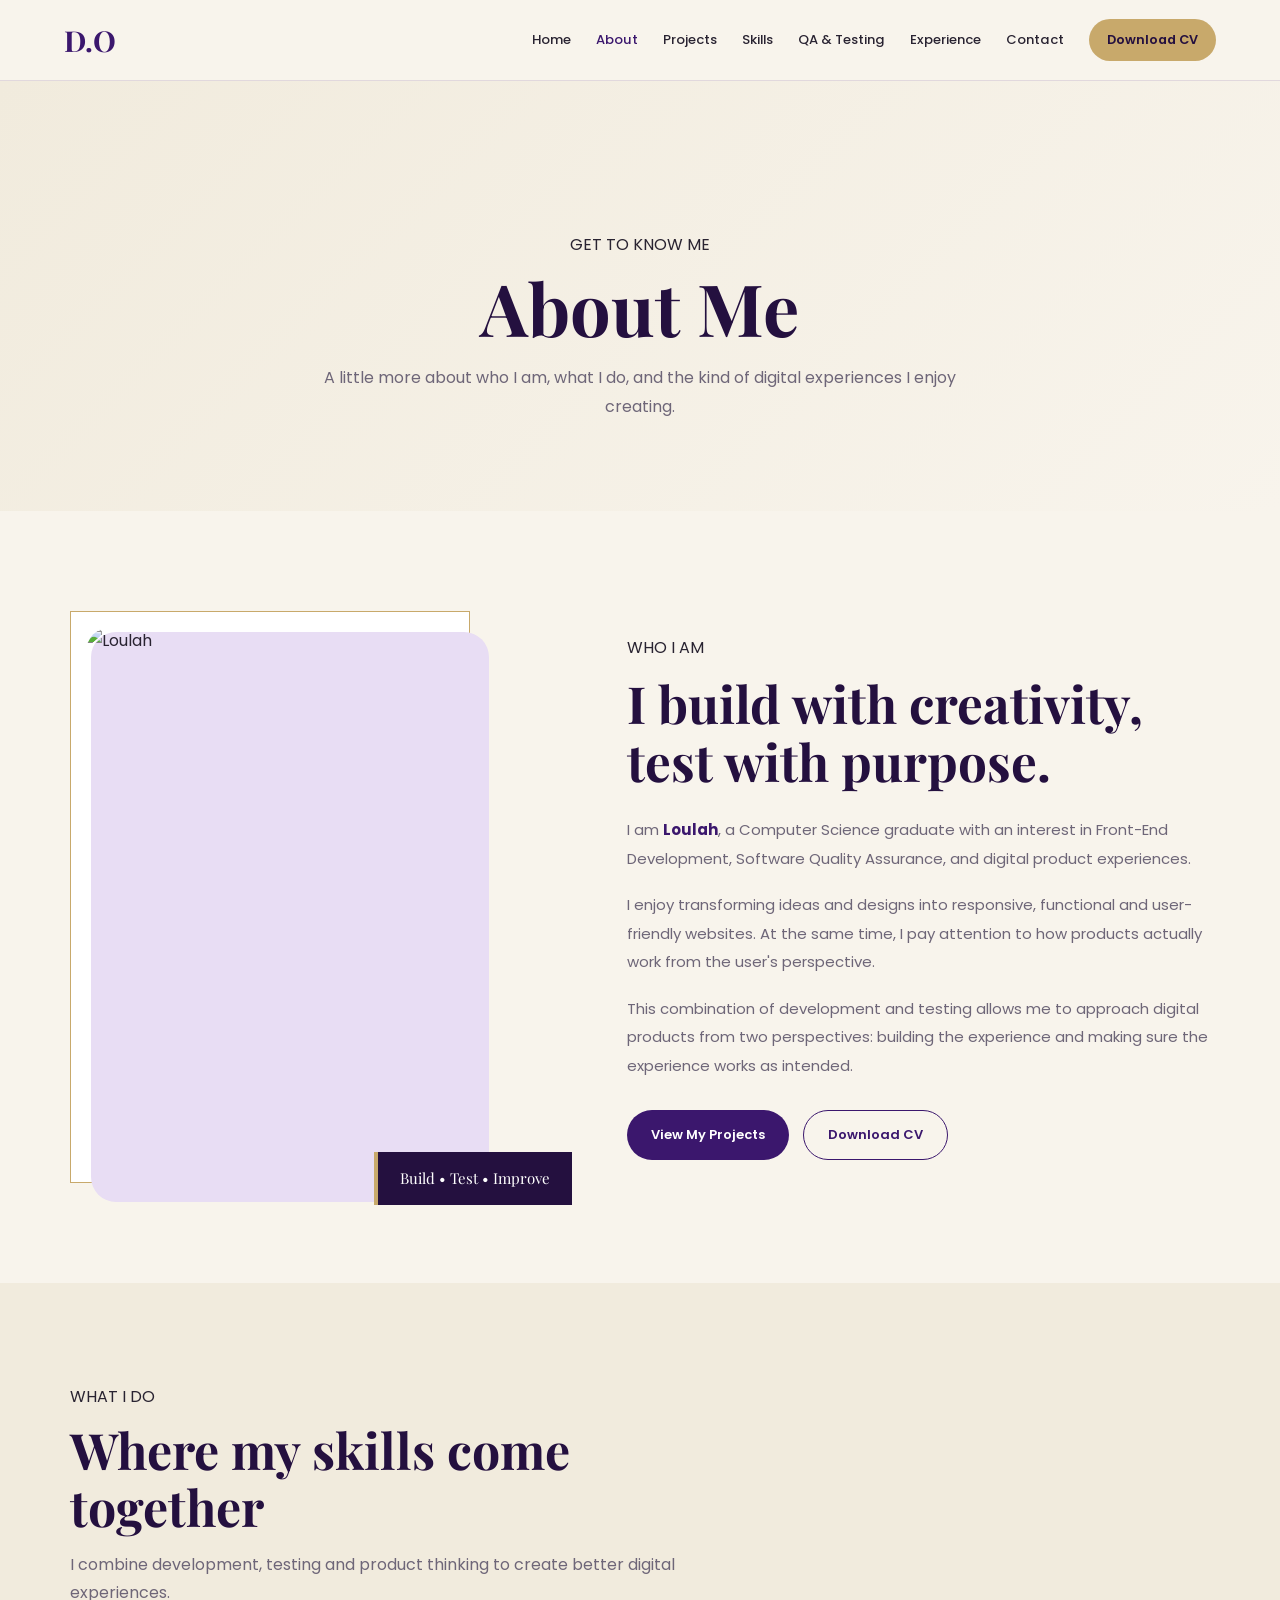
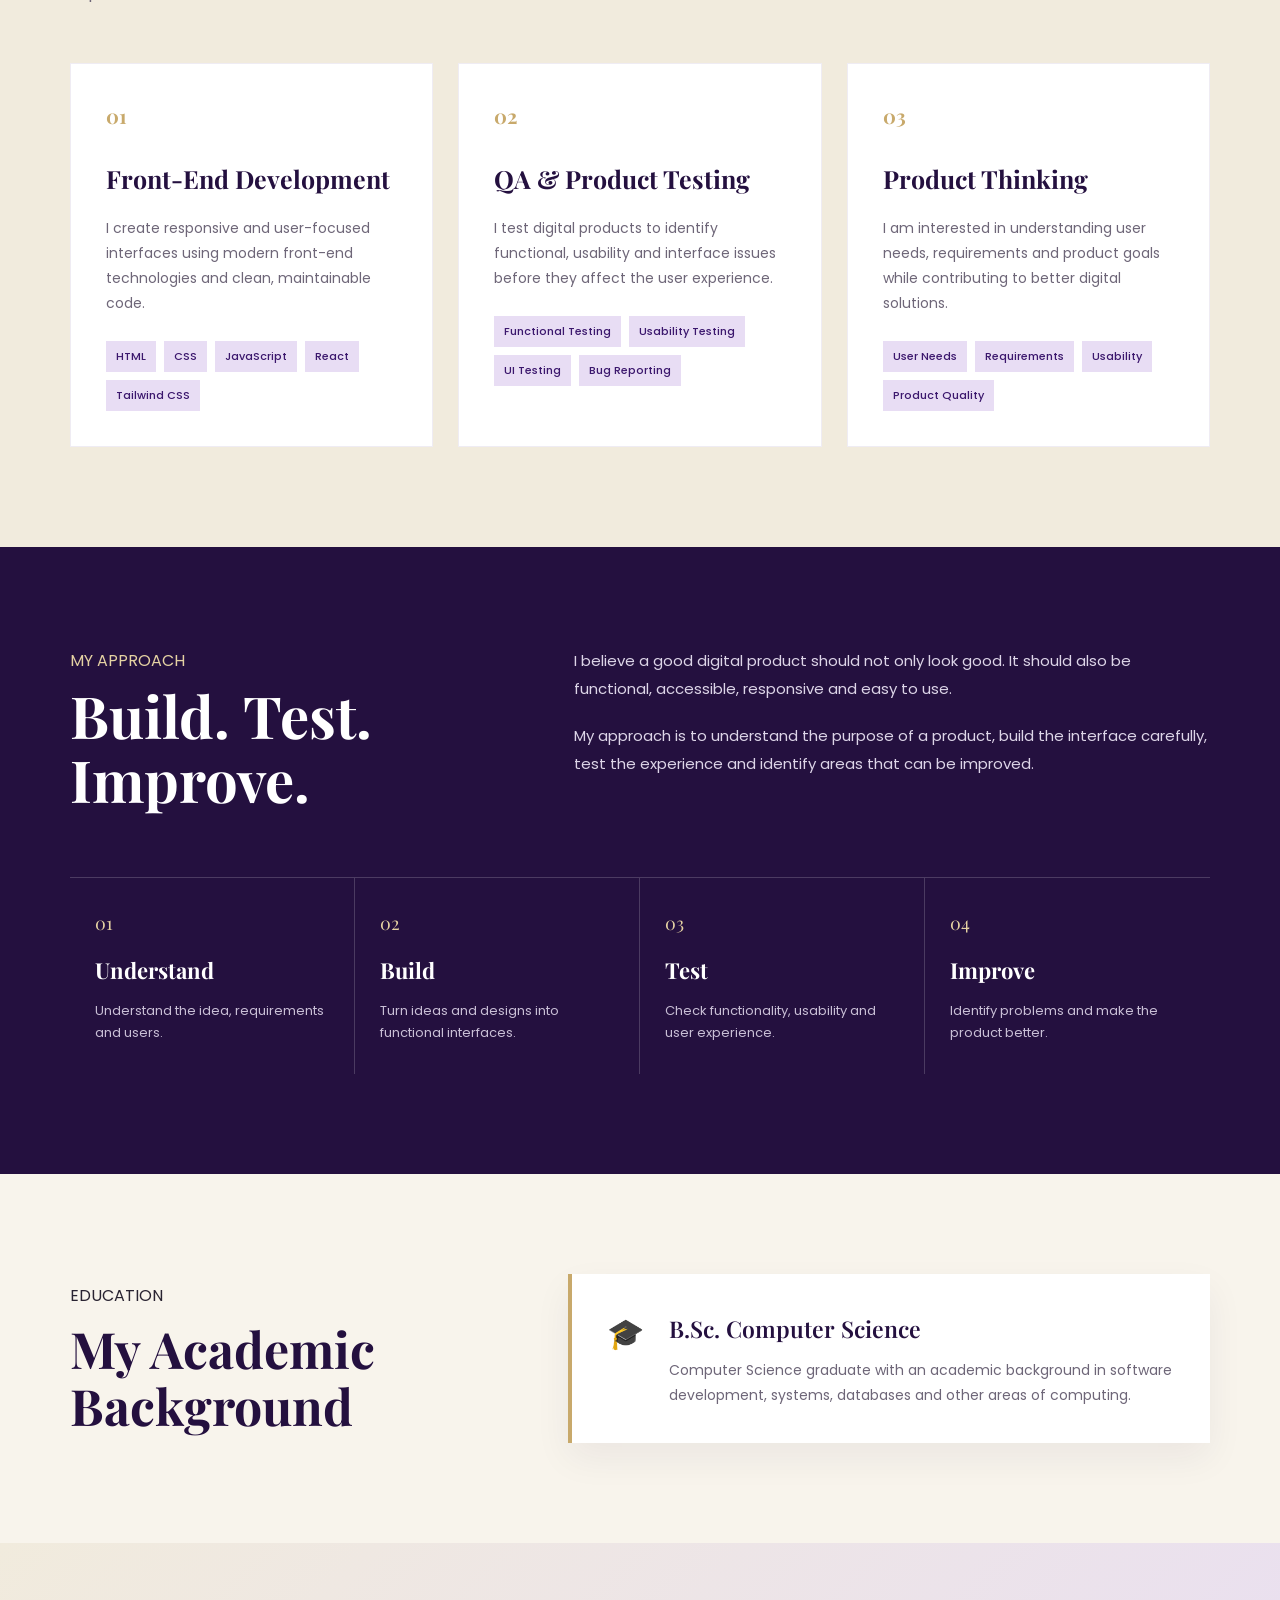
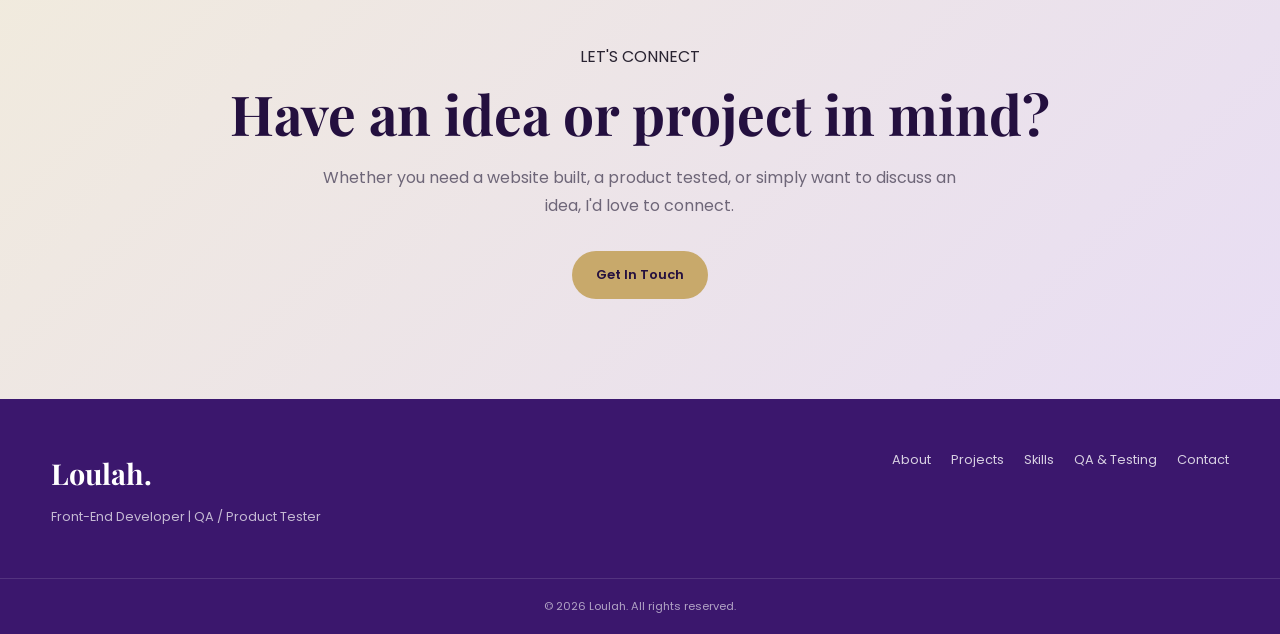
==== commit b2eb5f48: "changed the logo name" ====
--- a/pages/about.html
+++ b/pages/about.html
@@ -36,7 +36,7 @@
             <a href="../index.html"
                 class="logo">
 
-                Loulah
+                D.O
 
             </a>
 
